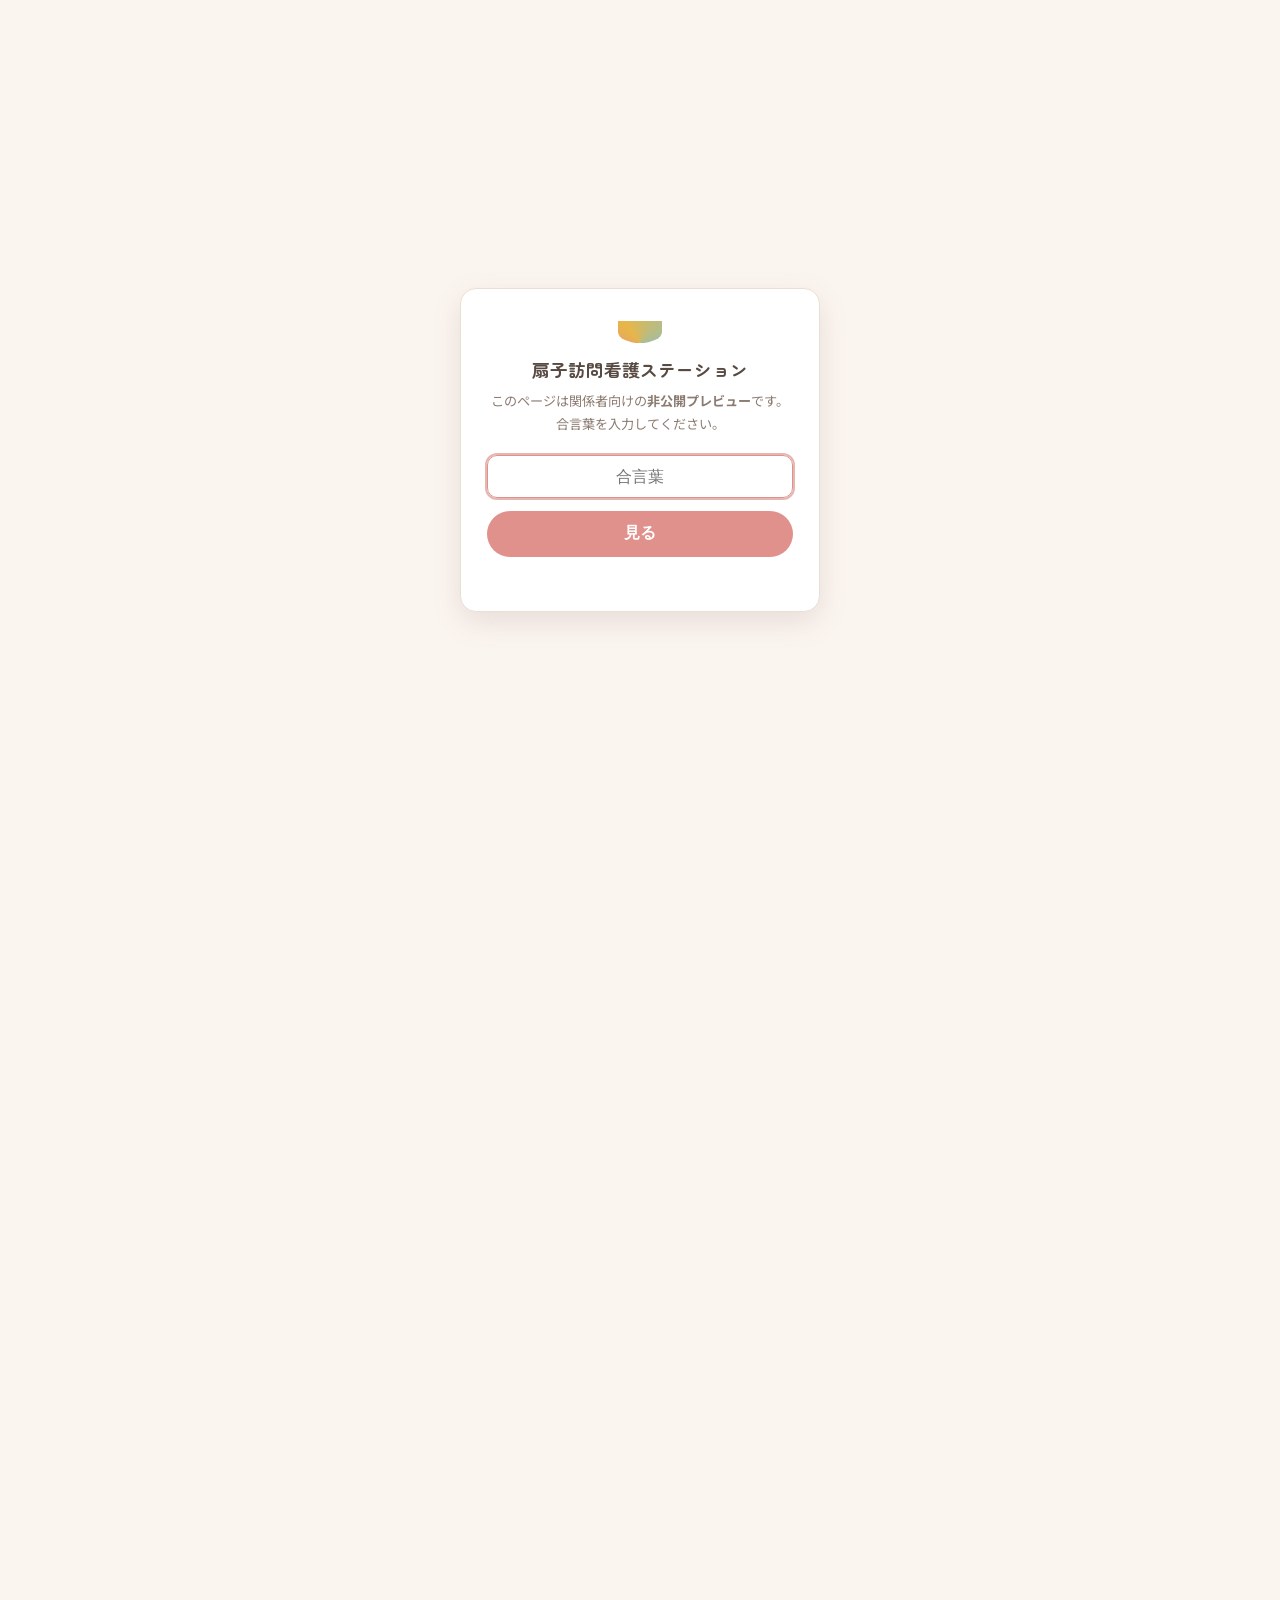
==== index.html @ bd4026ca "扇子訪問看護ステーション サイト 初版（チラシ準拠リニューアル・6ページ＋合言葉ゲート） Co-Authored-By: Claude Opus 4.8 <noreply@anthropic.com>" ====
<!DOCTYPE html>
<html lang="ja">
<head>
  <meta charset="UTF-8" />
  <meta name="viewport" content="width=device-width, initial-scale=1.0" />
  <script src="js/gate.js"></script>
  <title>扇子訪問看護ステーション｜名古屋市名東区の訪問看護（精神・リハビリ対応）</title>
  <meta name="description" content="扇子訪問看護ステーション（株式会社大福）は名古屋市名東区上社の訪問看護ステーションです。在宅医と連携し即日訪問可能。精神訪問看護・理学療法士によるリハビリにも対応。ご自宅で安心して過ごしたいあなたへ。お電話 052-779-1370。" />
  <meta name="theme-color" content="#E0918B" />
  <link rel="canonical" href="https://daifuku-sense.com/" />
  <meta property="og:type" content="website" />
  <meta property="og:title" content="扇子訪問看護ステーション｜名古屋市名東区の訪問看護" />
  <meta property="og:description" content="訪問看護で“その人らしい暮らし”を支えます。医療とやさしさを、あなたの暮らしの中へ。名東区及び近隣地域に対応。" />
  <meta property="og:url" content="https://daifuku-sense.com/" />
  <meta property="og:site_name" content="扇子訪問看護ステーション" />
  <meta property="og:locale" content="ja_JP" />

  <link rel="preconnect" href="https://fonts.googleapis.com" />
  <link rel="preconnect" href="https://fonts.gstatic.com" crossorigin />
  <link href="https://fonts.googleapis.com/css2?family=Zen+Maru+Gothic:wght@400;500;700&family=Noto+Sans+JP:wght@300;400;500;700&display=swap" rel="stylesheet" />
  <link rel="stylesheet" href="css/style.css" />

  <script type="application/ld+json">
  {
    "@context": "https://schema.org",
    "@type": "MedicalBusiness",
    "name": "扇子訪問看護ステーション",
    "legalName": "株式会社大福",
    "url": "https://daifuku-sense.com/",
    "telephone": "+81-52-779-1370",
    "faxNumber": "+81-52-779-1371",
    "email": "sensehoukan@gmail.com",
    "address": {
      "@type": "PostalAddress",
      "postalCode": "465-0025",
      "addressRegion": "愛知県",
      "addressLocality": "名古屋市名東区",
      "streetAddress": "上社1丁目512番地 かこう館ビル2F 北号室",
      "addressCountry": "JP"
    },
    "areaServed": ["名古屋市名東区","名古屋市守山区","名古屋市天白区","長久手市","尾張旭市","瀬戸市"],
    "openingHours": "Mo-Fr 09:00-17:00",
    "foundingDate": "2026-05-01",
    "hasMap": "https://www.google.com/maps/search/?api=1&query=%e6%84%9b%e7%9f%a5%e7%9c%8c%e5%90%8d%e5%8f%a4%e5%b1%8b%e5%b8%82%e5%90%8d%e6%9d%b1%e5%8c%ba%e4%b8%8a%e7%a4%be1%e4%b8%81%e7%9b%ae512"
  }
  </script>
</head>
<body>

  <!-- Preloader -->
  <div class="preloader" id="preloader"><div class="loader" aria-hidden="true"><span></span><span></span><span></span></div></div>

  <!-- ======= Header (全ページ共通) ======= -->
  <header class="site-header">
    <div class="container inner">
      <a href="index.html" class="brand" aria-label="扇子訪問看護ステーション トップ">
        <span class="fan-ico" aria-hidden="true"></span>
        <span class="brand-name">扇子訪問看護ステーション<small>SENSE VISITING NURSING</small></span>
      </a>
      <div class="nav-wrap">
        <nav class="gnav" aria-label="メインメニュー">
          <ul>
            <li><a href="index.html" aria-current="page">トップ</a></li>
            <li><a href="service.html">サービス内容</a></li>
            <li><a href="flow.html">ご利用の流れ</a></li>
            <li><a href="faq.html">よくある質問</a></li>
            <li><a href="area.html">対応エリア</a></li>
            <li><a href="contact.html">お問い合わせ</a></li>
          </ul>
        </nav>
        <a href="tel:0527791370" class="header-tel" aria-label="電話する 052-779-1370">
          <span class="ico" aria-hidden="true">☎</span><span class="full">052-779-1370</span>
        </a>
        <button class="nav-toggle" aria-label="メニューを開く" aria-expanded="false" aria-controls="gnav">
          <span></span><span></span><span></span>
        </button>
      </div>
    </div>
  </header>

  <main>
    <!-- ======= Hero ======= -->
    <section class="hero">
      <div class="container inner">
        <div class="hero-copy reveal">
          <div class="hero-badges">
            <span class="hero-badge"><span class="dot" aria-hidden="true"></span>在宅医と連携し即日訪問可能</span>
            <span class="hero-badge"><span class="dot" aria-hidden="true"></span>デイ・ショート連携施設あり</span>
            <span class="hero-badge"><span class="dot" aria-hidden="true"></span>理学療法士のリハビリ対応</span>
          </div>
          <p class="en">SENSE VISITING NURSING STATION</p>
          <h1>訪問看護で<br>“その人らしい暮らし”を<span class="accent">支えます</span></h1>
          <p class="lead">ご自宅で安心して過ごしたいあなたへ。<br>医療とやさしさを、あなたの暮らしの中へお届けします。</p>
          <div class="hero-cta">
            <a href="tel:0527791370" class="btn btn--tel"><span aria-hidden="true">☎</span><span class="num">052-779-1370</span></a>
            <a href="contact.html" class="btn btn--outline">お問い合わせ</a>
          </div>
        </div>
        <div class="hero-media reveal">
          <img class="illust ill-soft" src="img/il-hero.jpg" alt="訪問看護師が自宅で高齢の利用者さんにやさしく寄り添っている水彩イラスト" style="border-radius:var(--radius-md);box-shadow:var(--shadow-sm);" />
        </div>
      </div>
    </section>

    <!-- ======= こんなお悩み ======= -->
    <section class="section section--beige">
      <div class="container">
        <div class="sec-head reveal">
          <span class="en">Worries</span>
          <h2>こんなお悩みありませんか？</h2>
          <div class="fan-mark" aria-hidden="true"><span></span></div>
        </div>
        <div class="thought">
          <div class="reveal">
            <div class="worry-box">
              <ul class="check-list">
                <li>退院後の生活が不安</li>
                <li>お薬や体調管理が心配</li>
                <li>通院が大変</li>
                <li>最期まで自宅で過ごしたい</li>
                <li>家族の介護に不安がある</li>
              </ul>
              <p class="worry-foot"><span aria-hidden="true">▶</span>そんなときは、訪問看護をご利用ください</p>
            </div>
          </div>
          <div class="reveal hero-media">
            <img class="ill-soft" src="img/il-nurse-elderly.jpg" alt="利用者さんの話にやさしく耳を傾ける訪問看護師の水彩イラスト" style="max-width:420px;margin-inline:auto;" />
          </div>
        </div>
      </div>
    </section>

    <!-- ======= 3つの特徴 ======= -->
    <section class="section">
      <div class="container">
        <div class="sec-head reveal">
          <span class="en">Features</span>
          <h2>扇子訪問看護ステーションの特徴</h2>
          <div class="fan-mark" aria-hidden="true"><span></span></div>
        </div>
        <div class="grid grid--3">
          <div class="card reveal">
            <div class="card-ico" aria-hidden="true"><svg viewBox="0 0 24 24" fill="none" stroke="currentColor" stroke-width="1.7" stroke-linecap="round" stroke-linejoin="round"><circle cx="12" cy="12" r="8.5"/><path d="M12 7.5V12l3 2"/></svg></div>
            <h3>即日訪問が可能</h3>
            <p>在宅医と連携し、必要なときにすばやく対応。退院直後や急な体調変化でもご相談ください。</p>
          </div>
          <div class="card reveal">
            <div class="card-ico" aria-hidden="true"><svg viewBox="0 0 24 24" fill="none" stroke="currentColor" stroke-width="1.7" stroke-linecap="round" stroke-linejoin="round"><circle cx="8" cy="8" r="2.4"/><circle cx="16" cy="8" r="2.4"/><path d="M4 19v-1a4 4 0 0 1 8 0v1"/><path d="M12 19v-1a4 4 0 0 1 8 0v1"/></svg></div>
            <h3>連携施設あり</h3>
            <p>デイサービス・ショートステイの連携施設があり、在宅生活を多方面から支えます。</p>
          </div>
          <div class="card reveal">
            <div class="card-ico" aria-hidden="true"><svg viewBox="0 0 24 24" fill="none" stroke="currentColor" stroke-width="1.7" stroke-linecap="round" stroke-linejoin="round"><circle cx="13.5" cy="4.5" r="2"/><path d="M13.5 7l-1.5 4.5 2.5 2 1.5 5.5"/><path d="M12 11.5 9 13l-2 4"/><path d="M14.5 13.5 18 15"/></svg></div>
            <h3>リハビリにも対応</h3>
            <p>理学療法士による身体機能・生活動作のリハビリで、「できること」を一緒に増やします。</p>
          </div>
        </div>
      </div>
    </section>


    <!-- ======= サービス概要 ======= -->
    <section class="section section--green">
      <div class="container">
        <div class="sec-head reveal">
          <span class="en">Service</span>
          <h2>サービス内容</h2>
          <div class="fan-mark" aria-hidden="true"><span></span></div>
        </div>
        <div class="grid grid--3">
          <div class="card reveal">
            <div class="card-ico" aria-hidden="true"><svg viewBox="0 0 24 24" fill="none" stroke="currentColor" stroke-width="1.7" stroke-linecap="round" stroke-linejoin="round"><path d="M6 3v4.5a4 4 0 0 0 8 0V3"/><path d="M5 3h2M13 3h2"/><path d="M10 15.5a6.5 6.5 0 0 0 6.5 6.5 3.5 3.5 0 0 0 3.5-3.5V14"/><circle cx="20" cy="12" r="2"/></svg></div>
            <h4>訪問看護</h4>
            <p>医療保険・介護保険に対応しています。</p>
          </div>
          <div class="card reveal">
            <div class="card-ico" aria-hidden="true"><svg viewBox="0 0 24 24" fill="none" stroke="currentColor" stroke-width="1.7" stroke-linecap="round" stroke-linejoin="round"><path d="M13.5 21v-2.5a3 3 0 0 0-3-3H10A6 6 0 1 1 15.5 12"/><path d="M17.5 15s-2.2-1.4-2.2-3a1.5 1.5 0 0 1 2.2-1.3 1.5 1.5 0 0 1 2.2 1.3c0 1.6-2.2 3-2.2 3Z"/></svg></div>
            <h4>精神訪問看護</h4>
            <p>心のケアや支援を行います。</p>
          </div>
          <div class="card reveal">
            <div class="card-ico" aria-hidden="true"><svg viewBox="0 0 24 24" fill="none" stroke="currentColor" stroke-width="1.7" stroke-linecap="round" stroke-linejoin="round"><rect x="6" y="4.5" width="12" height="16" rx="2"/><path d="M9.5 4.5V3.5h5v1"/><path d="M8 13h2l1.3-2.5L13 15l1-2h2"/></svg></div>
            <h4>健康状態の観察</h4>
            <p>血圧・体温などのチェック。</p>
          </div>
          <div class="card reveal">
            <div class="card-ico" aria-hidden="true"><svg viewBox="0 0 24 24" fill="none" stroke="currentColor" stroke-width="1.7" stroke-linecap="round" stroke-linejoin="round"><path d="M12 3.5s5.5 6 5.5 10.5a5.5 5.5 0 0 1-11 0C6.5 9.5 12 3.5 12 3.5Z"/><path d="M10 14h4M12 12v4"/></svg></div>
            <h4>服薬管理</h4>
            <p>お薬の確認や飲み忘れの防止。</p>
          </div>
          <div class="card reveal">
            <div class="card-ico" aria-hidden="true"><svg viewBox="0 0 24 24" fill="none" stroke="currentColor" stroke-width="1.7" stroke-linecap="round" stroke-linejoin="round"><rect x="4.5" y="9.5" width="15" height="5" rx="2.2"/><rect x="9.5" y="4.5" width="5" height="15" rx="2.2"/></svg></div>
            <h4>医療処置</h4>
            <p>医師の指示に基づく医療処置を行います。</p>
          </div>
          <div class="card reveal">
            <div class="card-ico" aria-hidden="true"><svg viewBox="0 0 24 24" fill="none" stroke="currentColor" stroke-width="1.7" stroke-linecap="round" stroke-linejoin="round"><path d="M12 20S3.5 15 3.5 8.8C3.5 6 5.6 4.2 8 4.2c1.7 0 3.1 1 4 2.3.9-1.3 2.3-2.3 4-2.3 2.4 0 4.5 1.8 4.5 4.6C20.5 15 12 20 12 20Z"/></svg></div>
            <h4>ご家族支援</h4>
            <p>介護やご家族のご相談に対応します。</p>
          </div>
        </div>
        <div class="text-center mt-3">
          <a href="service.html" class="btn btn--outline">サービス内容をくわしく見る</a>
        </div>
      </div>
    </section>

    <!-- ======= 対象となる方 ======= -->
    <section class="section">
      <div class="container">
        <div class="sec-head reveal">
          <span class="en">For You</span>
          <h2>対象となる方</h2>
          <div class="fan-mark" aria-hidden="true"><span></span></div>
        </div>
        <div class="thought">
          <div class="reveal hero-media">
            <img class="ill-soft" src="img/il-family.jpg" alt="ご家族と利用者さんが寄り添って過ごす水彩イラスト" style="max-width:380px;margin-inline:auto;" />
          </div>
          <div class="reveal">
            <ul class="check-list green">
              <li>在宅療養中の方</li>
              <li>医療的ケアが必要な方</li>
              <li>精神的サポートが必要な方</li>
            </ul>
            <p class="mt-3">主治医の指示でご利用いただけます。まずはお気軽にご相談ください。</p>
          </div>
        </div>
      </div>
    </section>

    <!-- ======= 対応エリア ミニ ======= -->
    <section class="section section--beige">
      <div class="container">
        <div class="sec-head reveal">
          <span class="en">Area</span>
          <h2>対応エリア</h2>
          <div class="fan-mark" aria-hidden="true"><span></span></div>
        </div>
        <p class="text-center reveal" style="font-size:1.1rem;font-weight:700;">名東区及び近隣地域</p>
        <p class="text-center reveal" style="color:var(--color-ink-soft);">名古屋市名東区・守山区・天白区／長久手市・尾張旭市・瀬戸市 など</p>
        <div class="text-center mt-3">
          <a href="area.html" class="btn btn--outline">対応エリア・地図を見る</a>
        </div>
      </div>
    </section>

    <!-- ======= CTA ======= -->
    <section class="section">
      <div class="container">
        <div class="tel-hero reveal">
          <p class="label">まずはお気軽にご相談ください</p>
          <a href="tel:0527791370" class="btn btn--tel"><span aria-hidden="true">☎</span><span class="num">052-779-1370</span></a>
          <p class="hours">営業時間：9:00〜17:00（月〜金）※祝日を除く　｜　FAX：052-779-1371</p>
          <p class="hours">メール：<a href="mailto:sensehoukan@gmail.com">sensehoukan@gmail.com</a></p>
          <div class="cta-actions mt-3">
            <a href="contact.html" class="btn btn--sub">お問い合わせフォーム</a>
          </div>
        </div>
      </div>
    </section>
  </main>

  <!-- ======= Footer (全ページ共通) ======= -->
  <footer class="site-footer">
    <div class="container footer-grid">
      <div class="footer-brand">
        <p class="name">扇子訪問看護ステーション</p>
        <p class="company">運営：株式会社 大福<br>2026年5月1日開設</p>
      </div>
      <div class="footer-info">
        <dl>
          <dt>住所</dt><dd>〒465-0025<br>愛知県名古屋市名東区上社1丁目512番地 かこう館ビル2F 北号室</dd>
          <dt>TEL</dt><dd><a href="tel:0527791370">052-779-1370</a></dd>
          <dt>FAX</dt><dd>052-779-1371</dd>
          <dt>メール</dt><dd><a href="mailto:sensehoukan@gmail.com">sensehoukan@gmail.com</a></dd>
          <dt>営業</dt><dd>9:00〜17:00（月〜金）※祝日を除く</dd>
        </dl>
      </div>
      <div class="footer-nav">
        <ul>
          <li><a href="index.html">トップ</a></li>
          <li><a href="service.html">サービス内容</a></li>
          <li><a href="flow.html">ご利用の流れ</a></li>
          <li><a href="faq.html">よくある質問</a></li>
          <li><a href="area.html">対応エリア</a></li>
          <li><a href="contact.html">お問い合わせ</a></li>
        </ul>
        <p class="footer-areas mt-2">対応エリア：名東区及び近隣地域（守山区・天白区・長久手市・尾張旭市・瀬戸市 ほか）</p>
      </div>
    </div>
    <p class="copyright">&copy; <span class="js-year">2026</span> 扇子訪問看護ステーション（株式会社大福） All Rights Reserved.</p>
  </footer>

  <!-- SP追従 電話バー -->
  <div class="tel-bar">
    <a href="tel:0527791370"><span aria-hidden="true">☎</span> 電話する <span class="num">052-779-1370</span></a>
  </div>

  <script src="js/main.js"></script>
</body>
</html>
---- css/style.css ----
/* ===================================================================
   扇子訪問看護ステーション 共通スタイル
   Designed for 扇子訪問看護 — チラシ準拠（サクラピンク×セージグリーン×クリーム／水彩・やわらか）
=================================================================== */

/* ---------- デザイントークン ---------- */
:root{
  --color-base:#FBF5F0;        /* 生成り（やわらかいクリーム） */
  --color-paper:#FFFFFF;
  --color-beige:#F7EBE6;       /* 淡いピンクの交互背景 */
  --color-green-soft:#EDF1E6;  /* 淡いセージの交互背景 */
  --color-pink-soft:#FBE7E3;   /* ピンクのタグ/強調 */
  --color-accent:#E0918B;      /* サクラ／コーラル（主役） */
  --color-accent-2:#A7BE9A;    /* セージグリーン（副） */
  --color-green-dark:#7E9A6E;
  --color-ink:#574A42;         /* やわらかい茶の文字 */
  --color-ink-soft:#8C7B70;
  --color-line:#EADFD5;
  --color-accent-dark:#C77B74; /* 濃いローズ（hover） */
  --color-on-accent:#FFFFFF;

  --font-heading:"Zen Maru Gothic","Noto Serif JP",serif;
  --font-body:"Noto Sans JP",sans-serif;

  --space-section:5rem;
  --space-section-sp:3rem;
  --container-max:1080px;
  --container-pad:1.25rem;
  --gap:1.5rem;

  --radius-sm:10px;
  --radius-md:16px;
  --radius-pill:999px;

  --shadow-sm:0 2px 10px rgba(120,80,70,.07);
  --shadow-md:0 8px 24px rgba(120,80,70,.10);

  --header-h:64px;
}

/* ---------- リセット ---------- */
*,*::before,*::after{box-sizing:border-box;}
html{scroll-behavior:smooth;}
body{
  margin:0;
  font-family:var(--font-body);
  color:var(--color-ink);
  background:var(--color-base);
  line-height:1.9;
  font-size:16px;
  -webkit-font-smoothing:antialiased;
  padding-top:var(--header-h);
}
img{max-width:100%;height:auto;display:block;}
a{color:inherit;text-decoration:none;}
ul{list-style:none;margin:0;padding:0;}
h1,h2,h3,h4{font-family:var(--font-heading);font-weight:700;line-height:1.4;margin:0;}
p{margin:0 0 1rem;}

/* ---------- レイアウト ---------- */
.container{
  width:100%;
  max-width:var(--container-max);
  margin-inline:auto;
  padding-inline:var(--container-pad);
}
.section{padding-block:var(--space-section-sp);}
.section--beige{background:var(--color-beige);}
.section--paper{background:var(--color-paper);}

/* ---------- セクション見出し（英字飾り＋日本語＋扇装飾） ---------- */
.sec-head{text-align:center;margin-bottom:2.5rem;}
.sec-head .en{
  display:inline-flex;align-items:center;justify-content:center;gap:.6rem;
  font-family:var(--font-body);
  font-size:.82rem;font-weight:600;
  letter-spacing:.28em;text-transform:uppercase;
  color:var(--color-accent);
  margin-bottom:.5rem;
}
/* keepon譲りの末広がり斜め線（扇骨イメージ） */
.sec-head .en::before,.sec-head .en::after{
  content:"";width:32px;height:2px;background:var(--color-accent-2);display:inline-block;
}
.sec-head .en::before{transform:rotate(60deg);}
.sec-head .en::after{transform:rotate(-60deg);}
.sec-head h2{font-size:1.5rem;color:var(--color-ink);}
/* 扇モチーフ：見出し下の末広がり放射線 */
.fan-mark{
  width:46px;height:22px;margin:.7rem auto 0;
  position:relative;
}
.fan-mark::before,.fan-mark::after,.fan-mark span{
  content:"";position:absolute;bottom:0;left:50%;
  width:2px;height:20px;background:var(--color-accent-2);
  transform-origin:bottom center;border-radius:2px;
}
.fan-mark::before{transform:translateX(-50%) rotate(-32deg);background:var(--color-accent);}
.fan-mark::after{transform:translateX(-50%) rotate(32deg);background:var(--color-accent);}
.fan-mark span{transform:translateX(-50%) rotate(0deg);}

/* ---------- ヘッダー ---------- */
.site-header{
  position:fixed;inset:0 0 auto 0;height:var(--header-h);z-index:100;
  background:rgba(251,245,240,.94);
  backdrop-filter:saturate(120%) blur(6px);
  border-bottom:1px solid var(--color-line);
}
.site-header .inner{
  max-width:1280px;
  height:100%;display:flex;align-items:center;justify-content:space-between;gap:1.5rem;
}
.brand{display:flex;align-items:center;gap:.5rem;font-family:var(--font-heading);font-weight:700;color:var(--color-ink);}
.brand .fan-ico{
  width:26px;height:26px;flex:0 0 auto;border-radius:50% 50% 50% 50%/ 0 0 100% 100%;
  background:conic-gradient(from 215deg at 50% 100%,var(--color-accent),var(--color-accent-2),var(--color-accent));
}
.brand .brand-name{font-size:1.02rem;letter-spacing:.01em;white-space:nowrap;}
.brand .brand-name small{display:block;font-size:.62rem;font-weight:400;color:var(--color-ink-soft);font-family:var(--font-body);letter-spacing:.15em;}

.nav-wrap{display:flex;align-items:center;gap:1rem;}
.gnav ul{display:flex;gap:1rem;}
.gnav a{font-size:.9rem;font-weight:500;color:var(--color-ink);padding:.3rem 0;position:relative;white-space:nowrap;}
.gnav a:hover,.gnav a[aria-current="page"]{color:var(--color-accent);}
.gnav a[aria-current="page"]::after{content:"";position:absolute;left:0;right:0;bottom:-2px;height:2px;background:var(--color-accent);}

.header-tel{
  display:inline-flex;align-items:center;gap:.4rem;
  background:var(--color-accent);color:var(--color-on-accent);
  font-weight:700;font-size:.95rem;
  padding:.5rem .9rem;border-radius:var(--radius-pill);
  box-shadow:var(--shadow-sm);white-space:nowrap;
}
.header-tel:hover{background:var(--color-accent-dark);color:#fff;}
.header-tel .ico{font-size:1rem;}

.nav-toggle{
  display:none;width:42px;height:42px;border:0;background:transparent;cursor:pointer;
  flex-direction:column;justify-content:center;gap:5px;padding:0 8px;
}
.nav-toggle span{display:block;height:2px;background:var(--color-ink);border-radius:2px;transition:.25s;}
.nav-toggle[aria-expanded="true"] span:nth-child(1){transform:translateY(7px) rotate(45deg);}
.nav-toggle[aria-expanded="true"] span:nth-child(2){opacity:0;}
.nav-toggle[aria-expanded="true"] span:nth-child(3){transform:translateY(-7px) rotate(-45deg);}

/* ---------- Hero（チラシ風・明るい・イラスト） ---------- */
.hero{
  position:relative;overflow:hidden;
  padding-block:2.6rem 3.2rem;
  background:
    radial-gradient(85% 70% at 88% 8%, var(--color-pink-soft), transparent 62%),
    radial-gradient(70% 60% at 2% 98%, var(--color-green-soft), transparent 60%),
    var(--color-base);
}
.hero .inner{display:grid;grid-template-columns:1fr;gap:1.4rem;align-items:center;position:relative;z-index:1;}
.hero-badges{display:flex;flex-wrap:wrap;gap:.5rem;margin-bottom:1.1rem;}
.hero-badge{
  display:inline-flex;align-items:center;gap:.4rem;background:var(--color-paper);
  border:1px solid var(--color-line);border-radius:var(--radius-pill);
  padding:.35rem .8rem;font-size:.76rem;font-weight:700;color:var(--color-ink);box-shadow:var(--shadow-sm);
}
.hero-badge .dot{width:8px;height:8px;border-radius:50%;background:var(--color-accent);flex:0 0 auto;}
.hero-badge:nth-child(2) .dot{background:var(--color-accent-2);}
.hero-badge:nth-child(3) .dot{background:#E6B7B2;}
.hero-copy .en{font-size:.76rem;letter-spacing:.22em;color:var(--color-accent);font-weight:700;margin-bottom:.6rem;}
.hero-copy h1{font-size:2rem;line-height:1.5;margin-bottom:.9rem;color:var(--color-ink);}
.hero-copy h1 .accent{color:var(--color-accent);}
.hero-copy .lead{color:var(--color-ink-soft);margin-bottom:1.5rem;}
.hero-cta{display:flex;flex-wrap:wrap;gap:.7rem;}
.hero-media{position:relative;text-align:center;}
.hero-media .illust{width:100%;max-width:440px;margin-inline:auto;display:block;}

/* ---------- ボタン ---------- */
.btn{
  display:inline-flex;align-items:center;gap:.5rem;justify-content:center;
  font-family:var(--font-body);font-weight:700;font-size:1rem;
  padding:.8rem 1.5rem;border-radius:var(--radius-pill);
  border:2px solid transparent;cursor:pointer;transition:.2s;line-height:1.2;
}
.btn--tel{background:var(--color-accent);color:#fff;box-shadow:var(--shadow-md);font-size:1.1rem;padding:.9rem 1.7rem;}
.btn--tel:hover{background:var(--color-accent-dark);transform:translateY(-1px);}
.btn--tel .num{font-family:var(--font-heading);}
.btn--tel small{display:block;font-size:.7rem;font-weight:400;}
.btn--outline{background:transparent;border-color:var(--color-accent);color:var(--color-accent);}
.btn--outline:hover{background:var(--color-accent);color:#fff;}
.btn--sub{background:var(--color-accent-2);color:#fff;}
.btn--sub:hover{background:var(--color-green-dark);}

/* ---------- カードグリッド ---------- */
.grid{display:grid;gap:var(--gap);grid-template-columns:1fr;}
.card{
  position:relative;overflow:hidden;
  background:var(--color-paper);border:1px solid var(--color-line);
  border-radius:var(--radius-md);padding:1.7rem 1.6rem;box-shadow:var(--shadow-sm);
  transition:transform .25s ease,box-shadow .25s ease;
}
/* 上部アクセント（hoverで伸びる） */
.card::before{
  content:"";position:absolute;left:0;top:0;height:3px;width:100%;
  background:linear-gradient(90deg,var(--color-accent),var(--color-accent-2));
  transform:scaleX(0);transform-origin:left;transition:transform .35s ease;
}
.card:hover{transform:translateY(-4px);box-shadow:var(--shadow-md);}
.card:hover::before{transform:scaleX(1);}
.card .card-ico{
  width:56px;height:56px;border-radius:50%;margin-bottom:1rem;
  display:flex;align-items:center;justify-content:center;
  background:radial-gradient(circle at 30% 30%,var(--color-pink-soft),rgba(167,190,154,.18));
  color:var(--color-accent);transition:transform .25s ease;
}
.card:hover .card-ico{transform:scale(1.06);}
.card .card-ico svg{width:28px;height:28px;display:block;}
.card h3,.card h4{font-size:1.15rem;margin-bottom:.5rem;color:var(--color-ink);}
.card p{color:var(--color-ink-soft);font-size:.95rem;margin:0;}
.card ul.dot{margin-top:.6rem;}
.card ul.dot li{position:relative;padding-left:1.1rem;font-size:.9rem;color:var(--color-ink-soft);margin-bottom:.2rem;}
.card ul.dot li::before{content:"";position:absolute;left:0;top:.7em;width:6px;height:6px;border-radius:50%;background:var(--color-accent-2);}

/* ---------- プレースホルダー画像 ---------- */
.ph{position:relative;border-radius:var(--radius-md);overflow:hidden;background:var(--color-beige);}
.ph img{width:100%;height:100%;object-fit:cover;display:block;}
.ph-note{
  position:absolute;inset:0;display:flex;align-items:center;justify-content:center;text-align:center;
  padding:1rem;font-size:.85rem;font-weight:700;color:var(--color-ink);
  background:rgba(247,243,234,.55);
}
.ph-note span{background:rgba(255,255,255,.85);padding:.5rem .8rem;border-radius:var(--radius-sm);border:1px dashed var(--color-accent);line-height:1.6;}

/* ---------- 「想い」抜粋ブロック ---------- */
.thought{display:grid;grid-template-columns:1fr;gap:1.6rem;align-items:center;}
.thought .lead{font-family:var(--font-heading);font-size:1.25rem;color:var(--color-ink);line-height:1.9;margin-bottom:.8rem;}
.thought p{color:var(--color-ink-soft);}

/* ---------- 代表メッセージ（about） ---------- */
.message-block{
  background:var(--color-paper);border:1px solid var(--color-line);border-left:4px solid var(--color-accent);
  border-radius:var(--radius-md);padding:1.5rem;margin-bottom:1.3rem;box-shadow:var(--shadow-sm);
}
.message-block h3{font-size:1.15rem;color:var(--color-accent-dark);margin-bottom:.6rem;}
.dummy{color:var(--color-ink-soft);font-style:normal;}
.dummy-tag{
  display:inline-block;font-size:.75rem;font-weight:700;color:var(--color-accent-dark);
  background:var(--color-pink-soft);border:1px dashed var(--color-accent);
  padding:.15rem .55rem;border-radius:var(--radius-sm);margin-bottom:.5rem;
}
.rep-card{text-align:center;}
.rep-card .role{color:var(--color-ink-soft);font-size:.9rem;margin-top:.6rem;}
.rep-card .name{font-family:var(--font-heading);font-size:1.3rem;}
.rep-card .name .read{display:block;font-size:.72rem;color:var(--color-ink-soft);letter-spacing:.18em;margin-top:.2rem;}

/* ---------- 写真フレーム（代表あいさつ / keepon風） ---------- */
.photoframe{
  background:#fff;padding:.6rem .6rem 1.7rem;border:1px solid var(--color-line);
  box-shadow:var(--shadow-md);transform:rotate(-2deg);border-radius:3px;position:relative;
}
.photoframe::after{
  content:"";position:absolute;left:50%;bottom:.55rem;transform:translateX(-50%);
  width:34px;height:3px;border-radius:3px;background:var(--color-accent-2);
}
.photoframe .ph{border-radius:2px;}
/* 署名 */
.sign{font-family:var(--font-heading);font-size:1.15rem;color:var(--color-ink);margin-top:1rem;}
.sign small{display:block;font-family:var(--font-body);font-size:.78rem;color:var(--color-ink-soft);letter-spacing:.1em;margin-bottom:.2rem;}

/* ---------- 流れ（ステップ） ---------- */
.steps{counter-reset:step;display:grid;gap:1.2rem;}
.step{
  background:var(--color-paper);border:1px solid var(--color-line);border-radius:var(--radius-md);
  padding:1.4rem 1.4rem 1.4rem 4.2rem;position:relative;box-shadow:var(--shadow-sm);
}
.step::before{
  counter-increment:step;content:counter(step);
  position:absolute;left:1.1rem;top:1.2rem;width:2.2rem;height:2.2rem;border-radius:50%;
  background:var(--color-accent);color:#fff;font-family:var(--font-heading);font-weight:700;
  display:flex;align-items:center;justify-content:center;
}
.step h3{font-size:1.1rem;margin-bottom:.3rem;}
.step p{margin:0;color:var(--color-ink-soft);font-size:.95rem;}
.step-thumb{margin-top:1rem;border-radius:var(--radius-sm);overflow:hidden;}
.step-thumb .ph{aspect-ratio:16/10;}
.step-ill{text-align:center;margin-top:.6rem;}
.step-ill .flow-ill{width:112px;height:112px;}
@media (min-width:768px){
  .step{display:grid;grid-template-columns:1fr 150px;column-gap:1.5rem;align-items:center;}
  .step-thumb{margin-top:0;}
  .step-ill{margin-top:0;}
}

/* ---------- FAQ アコーディオン ---------- */
.faq-item{background:var(--color-paper);border:1px solid var(--color-line);border-radius:var(--radius-md);margin-bottom:.8rem;overflow:hidden;box-shadow:var(--shadow-sm);}
.faq-q{
  width:100%;text-align:left;background:none;border:0;cursor:pointer;
  padding:1.1rem 3rem 1.1rem 3rem;font-size:1rem;font-weight:700;color:var(--color-ink);
  position:relative;font-family:var(--font-body);line-height:1.6;
}
.faq-q::before{content:"Q";position:absolute;left:1rem;top:1.05rem;color:var(--color-accent);font-family:var(--font-heading);font-weight:700;}
.faq-q::after{content:"+";position:absolute;right:1.1rem;top:.95rem;font-size:1.4rem;color:var(--color-accent);transition:.25s;}
.faq-q[aria-expanded="true"]::after{transform:rotate(45deg);}
.faq-a{max-height:0;overflow:hidden;transition:max-height .3s ease;}
.faq-a .inner{padding:0 1.5rem 1.1rem 3rem;color:var(--color-ink-soft);position:relative;}
.faq-a .inner::before{content:"A";position:absolute;left:1rem;top:0;color:var(--color-accent-2);font-family:var(--font-heading);font-weight:700;}

/* ---------- 対応エリア ---------- */
.area-list{display:grid;grid-template-columns:repeat(2,1fr);gap:.8rem;}
.area-list li{
  background:var(--color-paper);border:1px solid var(--color-line);border-radius:var(--radius-sm);
  padding:.9rem 1rem;text-align:center;font-weight:700;color:var(--color-ink);
}
.area-list li span{display:block;font-size:.75rem;font-weight:400;color:var(--color-accent);}
.map-ph{margin-top:1.5rem;border:2px dashed var(--color-accent);border-radius:var(--radius-md);background:var(--color-beige);
  min-height:280px;display:flex;align-items:center;justify-content:center;text-align:center;color:var(--color-ink);font-weight:700;padding:1rem;}

/* Google マップ埋め込み（暖色フレームで馴染ませる） */
.map-embed{
  position:relative;margin-top:1.5rem;border:1px solid var(--color-line);
  border-radius:var(--radius-md);overflow:hidden;box-shadow:var(--shadow-sm);
  background:var(--color-beige);padding:.5rem;
}
.map-embed iframe{display:block;width:100%;height:380px;border:0;border-radius:var(--radius-sm);}
/* 和の暖色になじませる軽い色味調整 */
.map-embed.is-toned iframe{filter:sepia(.10) saturate(.94) contrast(1.02);}
.map-actions{display:flex;flex-wrap:wrap;gap:.7rem;justify-content:center;margin-top:1.1rem;}
@media (max-width:767px){ .map-embed iframe{height:300px;} }

/* ---------- 情報テーブル ---------- */
.info-table{width:100%;border-collapse:collapse;background:var(--color-paper);border-radius:var(--radius-md);overflow:hidden;box-shadow:var(--shadow-sm);}
.info-table th,.info-table td{text-align:left;padding:.9rem 1.1rem;border-bottom:1px solid var(--color-line);font-size:.95rem;vertical-align:top;}
.info-table th{background:var(--color-beige);width:34%;color:var(--color-ink);font-family:var(--font-heading);font-weight:600;}
.info-table tr:last-child th,.info-table tr:last-child td{border-bottom:0;}

/* ---------- フォーム ---------- */
.form{background:var(--color-paper);border:1px solid var(--color-line);border-radius:var(--radius-md);padding:1.6rem;box-shadow:var(--shadow-sm);}
.form .field{margin-bottom:1.1rem;}
.form label{display:block;font-weight:700;font-size:.92rem;margin-bottom:.4rem;}
.form .req{display:inline-block;font-size:.7rem;background:var(--color-accent);color:#fff;border-radius:var(--radius-sm);padding:.05rem .4rem;margin-left:.4rem;vertical-align:middle;}
.form input,.form select,.form textarea{
  width:100%;font-family:var(--font-body);font-size:1rem;color:var(--color-ink);
  padding:.7rem .8rem;border:1px solid var(--color-line);border-radius:var(--radius-sm);background:#fff;
}
.form input:focus,.form select:focus,.form textarea:focus{outline:2px solid var(--color-accent-2);border-color:var(--color-accent);}
.form .note{font-size:.8rem;color:var(--color-ink-soft);}

/* ---------- 電話最優先ブロック ---------- */
.tel-hero{
  background:linear-gradient(180deg,var(--color-pink-soft),var(--color-green-soft));
  border:1px solid var(--color-line);border-radius:var(--radius-md);
  padding:1.8rem;text-align:center;box-shadow:var(--shadow-sm);
}
.tel-hero .label{font-weight:700;color:var(--color-ink);margin-bottom:.3rem;}
.tel-hero .hours{font-size:.85rem;color:var(--color-ink-soft);margin-top:.6rem;}

/* ---------- CTA 帯 ---------- */
.cta-band{background:var(--color-beige);text-align:center;}
.cta-band h2{font-size:1.4rem;margin-bottom:.6rem;}
.cta-band p{color:var(--color-ink-soft);margin-bottom:1.4rem;}
.cta-actions{display:flex;flex-wrap:wrap;gap:.9rem;justify-content:center;}

/* ---------- ページタイトル（下層共通） ---------- */
.page-hero{
  background:
    radial-gradient(120% 90% at 100% 0%,var(--color-pink-soft),transparent 62%),
    var(--color-beige);
  padding-block:2.6rem;text-align:center;position:relative;overflow:hidden;
}
.page-hero .en{font-size:.8rem;letter-spacing:.25em;color:var(--color-accent);font-weight:500;text-transform:uppercase;}
.page-hero h1{font-size:1.8rem;color:var(--color-ink);margin-top:.3rem;}

/* ---------- パンくず ---------- */
.crumbs{font-size:.8rem;color:var(--color-ink-soft);padding-block:.9rem;}
.crumbs a:hover{color:var(--color-accent);}

/* ---------- フッター ---------- */
.site-footer{background:var(--color-ink);color:#efe6d8;padding-block:2.5rem 1.2rem;margin-top:2rem;}
.site-footer a{color:#efe6d8;}
.site-footer a:hover{color:var(--color-accent-2);}
.footer-grid{display:grid;grid-template-columns:1fr;gap:1.6rem;}
.footer-brand .name{font-family:var(--font-heading);font-size:1.15rem;margin-bottom:.4rem;}
.footer-brand .company{font-size:.85rem;color:#cdbfa9;}
.footer-info dl{margin:0;display:grid;grid-template-columns:auto 1fr;gap:.3rem .8rem;font-size:.88rem;}
.footer-info dt{color:var(--color-accent-2);font-weight:700;}
.footer-nav ul{display:flex;flex-wrap:wrap;gap:.4rem 1rem;font-size:.88rem;}
.footer-areas{font-size:.85rem;color:#cdbfa9;}
.copyright{text-align:center;font-size:.78rem;color:#bdaf99;border-top:1px solid rgba(255,255,255,.12);margin-top:1.6rem;padding-top:1.2rem;}

/* ---------- SP追従 電話バー ---------- */
.tel-bar{
  position:fixed;left:0;right:0;bottom:0;z-index:90;display:none;
  background:var(--color-accent);box-shadow:0 -2px 10px rgba(58,50,43,.18);
}
.tel-bar a{display:flex;align-items:center;justify-content:center;gap:.5rem;color:#fff;font-weight:700;padding:.9rem;font-size:1.05rem;}
.tel-bar .num{font-family:var(--font-heading);}

/* ---------- スクロールフェード ---------- */
.reveal{opacity:0;transform:translateY(16px);transition:opacity .7s ease-out,transform .7s ease-out;}
.reveal.is-visible{opacity:1;transform:none;}
/* シネマティックな順次フェード（Hero等） */
.reveal--slow{transition-duration:1.2s;transition-timing-function:cubic-bezier(.22,.61,.36,1);}
.reveal--slow{transform:translateY(24px);}

/* ---------- ユーティリティ ---------- */
.text-center{text-align:center;}
.mt-1{margin-top:.5rem;}.mt-2{margin-top:1rem;}.mt-3{margin-top:1.5rem;}
.lead-note{background:var(--color-pink-soft);border:1px dashed var(--color-accent);border-radius:var(--radius-sm);padding:.7rem 1rem;font-size:.85rem;color:var(--color-accent-dark);}

/* ---------- プリローダー（Inspired by structure of keepon.jp） ---------- */
.preloader{
  position:fixed;inset:0;z-index:9999;display:flex;align-items:center;justify-content:center;
  background:var(--color-base);transition:opacity .55s ease,visibility .55s ease;
}
.preloader.is-hidden{opacity:0;visibility:hidden;}
.preloader .loader{display:flex;gap:.65rem;}
.preloader .loader span{
  width:14px;height:14px;border-radius:50%;background:var(--color-accent-2);
  animation:dotPulse 1.2s ease-in-out infinite;
}
.preloader .loader span:nth-child(1){background:var(--color-accent);}
.preloader .loader span:nth-child(2){animation-delay:.18s;}
.preloader .loader span:nth-child(3){animation-delay:.36s;background:var(--color-accent);}
@keyframes dotPulse{0%,80%,100%{transform:scale(.55);opacity:.45;}40%{transform:scale(1);opacity:1;}}

/* ---------- 上に戻るボタン ---------- */
.scroll-top{
  position:fixed;right:16px;bottom:18px;z-index:80;width:46px;height:46px;border-radius:50%;
  border:0;cursor:pointer;background:var(--color-accent);color:#fff;font-size:1.4rem;line-height:1;
  display:flex;align-items:center;justify-content:center;box-shadow:var(--shadow-md);
  opacity:0;visibility:hidden;transform:translateY(8px);transition:.25s;
}
.scroll-top:hover{background:var(--color-accent-dark);}
.scroll-top.show{opacity:1;visibility:visible;transform:none;}

/* ---------- Hero Scroll誘導 ---------- */
.scroll-cue{
  display:flex;flex-direction:column;align-items:center;gap:.5rem;margin-top:2.4rem;
  color:var(--color-ink-soft);font-size:.66rem;letter-spacing:.22em;text-transform:uppercase;
}
.scroll-cue .bar{position:relative;width:1px;height:46px;background:rgba(58,50,43,.18);overflow:hidden;}
.scroll-cue .bar::after{
  content:"";position:absolute;left:0;top:-60%;width:100%;height:60%;background:var(--color-accent);
  animation:scrollDown 1.8s cubic-bezier(.6,.04,.4,.96) infinite;
}
@keyframes scrollDown{0%{top:-60%}100%{top:110%}}

/* ---------- 縦書きの情緒コピー帯（写真＋縦書きの交互レイアウト / keepon風） ---------- */
.vband{background:var(--color-beige);text-align:center;}
.vband .vrow{display:flex;justify-content:center;gap:2.4rem;flex-wrap:wrap;}
.vband .vtext{
  writing-mode:vertical-rl;font-family:var(--font-heading);font-weight:600;
  font-size:1.15rem;line-height:2.6;letter-spacing:.28em;color:var(--color-ink);
}
.vband .vlead{font-family:var(--font-heading);font-size:1.05rem;color:var(--color-ink-soft);margin-top:1.8rem;letter-spacing:.05em;}
/* 写真＋縦書き 行 */
.vrow2{display:flex;flex-direction:column;align-items:center;gap:1.2rem;margin-bottom:2.2rem;}
.vrow2 .ph{width:100%;max-width:300px;}
.vrow2 .vtext{font-size:1.25rem;}
@media (min-width:768px){
  .vrow2{flex-direction:row;justify-content:center;align-items:center;gap:3rem;margin-bottom:3rem;}
  .vrow2.rev{flex-direction:row-reverse;}
  .vrow2 .ph{max-width:380px;}
}

/* ---------- 背景バリエーション ---------- */
.section--green{background:var(--color-green-soft);}

/* ---------- チェックリスト（お悩み／対象となる方） ---------- */
.check-list{display:grid;gap:.75rem;}
.check-list li{display:flex;align-items:flex-start;gap:.6rem;font-weight:500;color:var(--color-ink);line-height:1.6;}
.check-list li::before{
  content:"✓";flex:0 0 auto;width:1.55rem;height:1.55rem;border-radius:50%;
  background:var(--color-accent);color:#fff;font-size:.8rem;font-weight:700;
  display:flex;align-items:center;justify-content:center;margin-top:.1rem;
}
.check-list.green li::before{background:var(--color-accent-2);}

/* ---------- お悩みカード（やわらかいピンク枠） ---------- */
.worry-box{background:var(--color-paper);border:1px solid var(--color-line);border-radius:var(--radius-md);padding:1.6rem;box-shadow:var(--shadow-sm);}
.worry-box .worry-foot{margin-top:1.1rem;padding-top:1rem;border-top:1px dashed var(--color-line);display:flex;align-items:center;gap:.5rem;color:var(--color-accent-dark);font-weight:700;font-size:.95rem;}

/* ---------- イラスト（白/クリーム背景をなじませる丸・枠） ---------- */
.ill-round{border-radius:50%;object-fit:cover;background:var(--color-paper);}
.ill-soft{border-radius:var(--radius-md);display:block;width:100%;}
.flow-ill{width:76px;height:76px;border-radius:50%;object-fit:cover;flex:0 0 auto;background:var(--color-paper);}

/* ---------- 扇モチーフ（装飾） ---------- */
.fan-deco{display:block;margin:0 auto 1rem;width:54px;height:auto;}

/* ---------- 対応エリア図 ---------- */
.area-map{max-width:600px;margin:1.6rem auto 0;background:var(--color-paper);border:1px solid var(--color-line);border-radius:var(--radius-md);padding:1.2rem 1rem;box-shadow:var(--shadow-sm);}
.area-map svg{width:100%;height:auto;display:block;}

/* ===================================================================
   レスポンシブ
=================================================================== */
@media (min-width:768px){
  body{font-size:16px;}
  .section{padding-block:var(--space-section);}
  .grid--2{grid-template-columns:repeat(2,1fr);}
  .grid--3{grid-template-columns:repeat(3,1fr);}
  .grid--4{grid-template-columns:repeat(4,1fr);}
  .hero .inner{grid-template-columns:1.05fr .95fr;gap:2.6rem;}
  .hero-media{order:2;}
  .hero-copy h1{font-size:2.6rem;}
  .hero-copy .en{font-size:.82rem;}
  .hero-copy .lead{font-size:1.05rem;}
  .thought{grid-template-columns:.9fr 1.1fr;gap:2.5rem;}
  .sec-head h2{font-size:2rem;}
  .page-hero h1{font-size:2.2rem;}
  .area-list{grid-template-columns:repeat(3,1fr);}
  .footer-grid{grid-template-columns:1.4fr 1.2fr 1fr;}
}

/* 横ナビは7項目あり広い画面でのみ表示。1100px以下はハンバーガーに切替 */
@media (max-width:1100px){
  .gnav{
    position:fixed;inset:var(--header-h) 0 auto 0;
    background:var(--color-base);border-bottom:1px solid var(--color-line);
    transform:translateY(-120%);transition:transform .28s ease;box-shadow:var(--shadow-md);
  }
  .gnav.open{transform:translateY(0);}
  .gnav ul{flex-direction:column;gap:0;padding:.5rem 0;}
  .gnav li{border-top:1px solid var(--color-line);}
  .gnav a{display:block;padding:.9rem 1.25rem;}
  .nav-toggle{display:flex;}
}

/* スマホのみ：電話番号をアイコン化＋画面下に追従電話バー */
@media (max-width:767px){
  .brand .brand-name{font-size:.95rem;}
  .brand .brand-name small{font-size:.58rem;letter-spacing:.1em;}
  .header-tel .full{display:none;}
  .header-tel .ico{font-size:1.1rem;}
  .tel-bar{display:block;}
  body{padding-bottom:56px;}
  .scroll-top{bottom:66px;width:42px;height:42px;}
  .vband .vtext{font-size:1.05rem;letter-spacing:.2em;}

  /* Hero（モバイル） */
  .hero-copy .en{font-size:.68rem;letter-spacing:.16em;margin-bottom:.5rem;}
  .hero-copy h1{font-size:1.7rem;line-height:1.5;margin-bottom:.8rem;}
  .hero-copy .lead{font-size:.95rem;margin-bottom:1.2rem;}
  .hero-media .illust{max-width:300px;}
}

@media (prefers-reduced-motion:reduce){
  html{scroll-behavior:auto;}
  .reveal{opacity:1;transform:none;transition:none;}
  .preloader .loader span,.scroll-cue .bar::after{animation:none;}
}
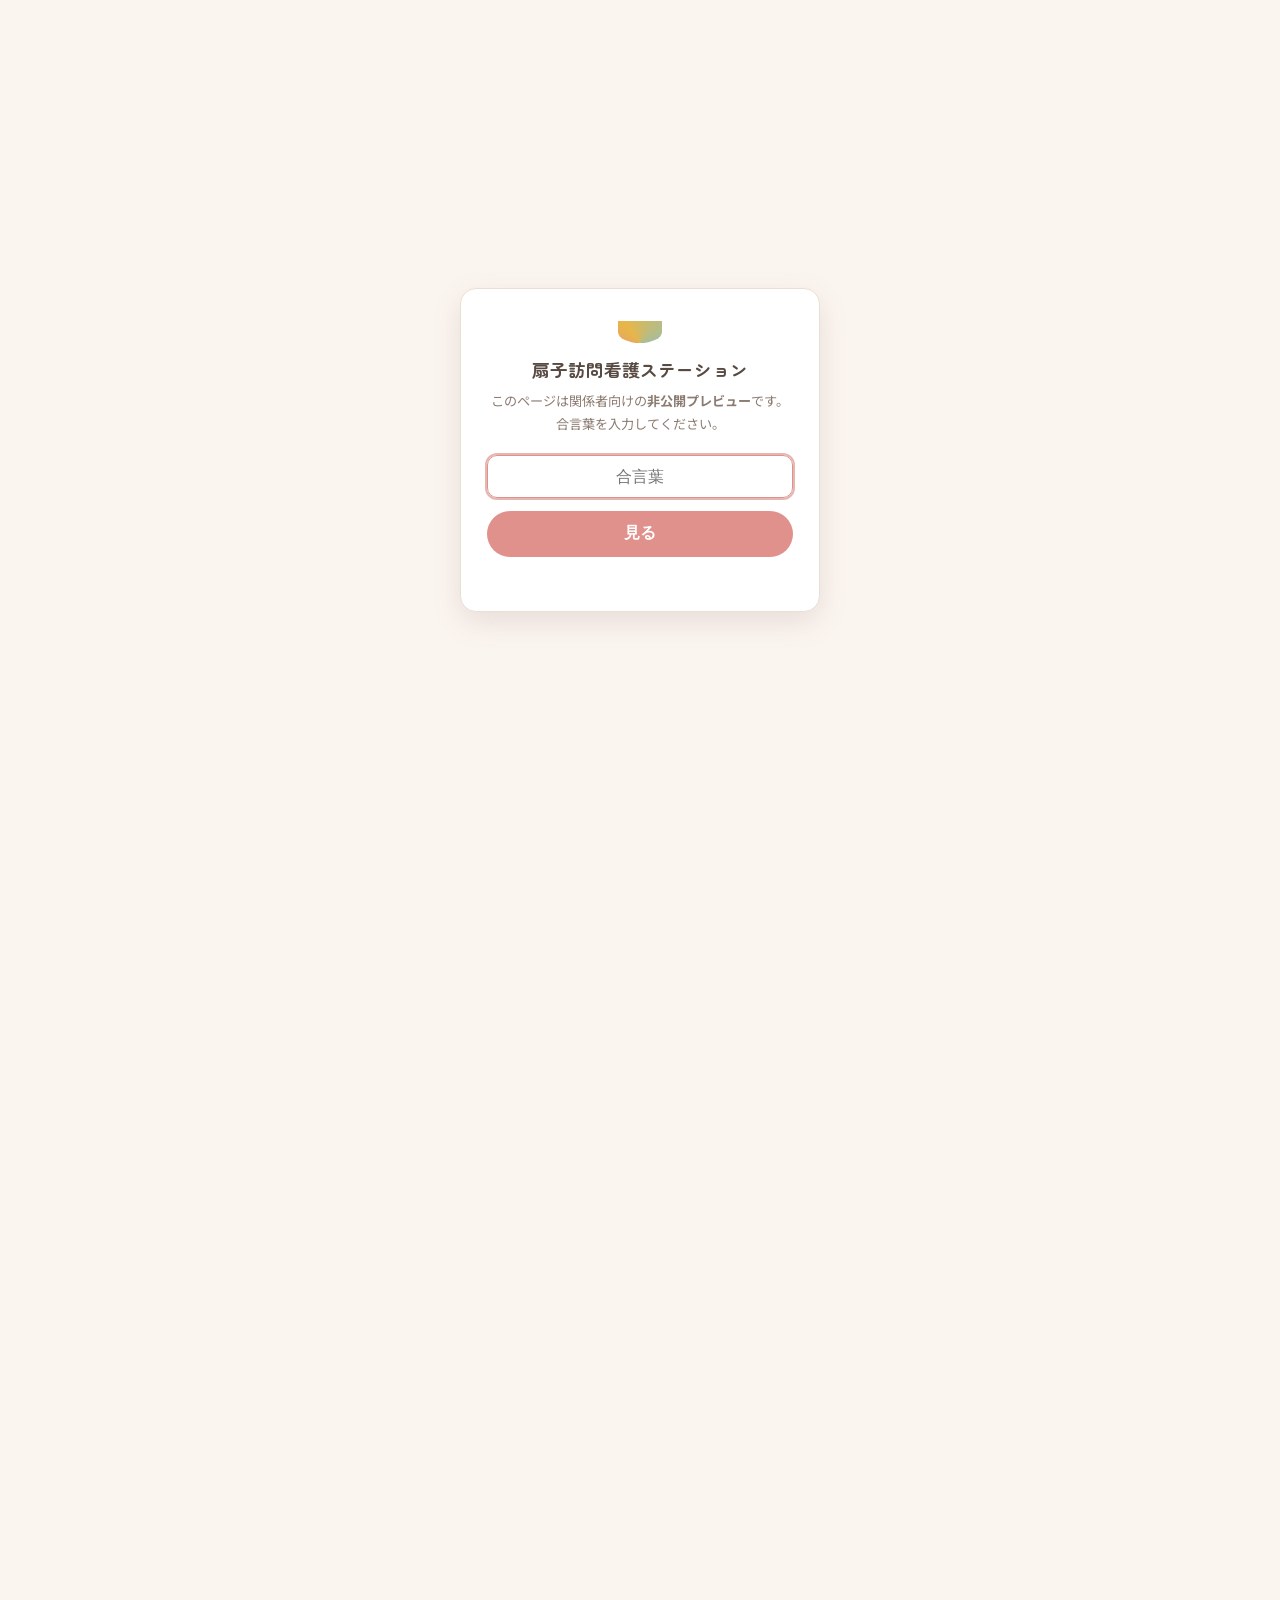
==== commit 8aff8918: "扇子HP修正依頼を反映：建物名かとう館ビル／メールinfo@sensehoukan.com／Hero画像を階段写真に／対象イラストの黒線除去／事務所写真を外観1枚に Co-Authored-By: C" ====
--- a/index.html
+++ b/index.html
@@ -29,13 +29,13 @@
     "url": "https://daifuku-sense.com/",
     "telephone": "+81-52-779-1370",
     "faxNumber": "+81-52-779-1371",
-    "email": "sensehoukan@gmail.com",
+    "email": "info@sensehoukan.com",
     "address": {
       "@type": "PostalAddress",
       "postalCode": "465-0025",
       "addressRegion": "愛知県",
       "addressLocality": "名古屋市名東区",
-      "streetAddress": "上社1丁目512番地 かこう館ビル2F 北号室",
+      "streetAddress": "上社1丁目512番地 かとう館ビル2F 北号室",
       "addressCountry": "JP"
     },
     "areaServed": ["名古屋市名東区","名古屋市守山区","名古屋市天白区","長久手市","尾張旭市","瀬戸市"],
@@ -97,7 +97,7 @@
           </div>
         </div>
         <div class="hero-media reveal">
-          <img class="illust ill-soft" src="img/il-hero.jpg" alt="訪問看護師が自宅で高齢の利用者さんにやさしく寄り添っている水彩イラスト" style="border-radius:var(--radius-md);box-shadow:var(--shadow-sm);" />
+          <img class="illust ill-soft" src="img/office-stairs.jpg" alt="明るい陽が差し込む事業所の階段と窓辺の緑" style="border-radius:var(--radius-md);box-shadow:var(--shadow-sm);max-width:320px;" />
         </div>
       </div>
     </section>
@@ -252,7 +252,7 @@
           <p class="label">まずはお気軽にご相談ください</p>
           <a href="tel:0527791370" class="btn btn--tel"><span aria-hidden="true">☎</span><span class="num">052-779-1370</span></a>
           <p class="hours">営業時間：9:00〜17:00（月〜金）※祝日を除く　｜　FAX：052-779-1371</p>
-          <p class="hours">メール：<a href="mailto:sensehoukan@gmail.com">sensehoukan@gmail.com</a></p>
+          <p class="hours">メール：<a href="mailto:info@sensehoukan.com">info@sensehoukan.com</a></p>
           <div class="cta-actions mt-3">
             <a href="contact.html" class="btn btn--sub">お問い合わせフォーム</a>
           </div>
@@ -270,10 +270,10 @@
       </div>
       <div class="footer-info">
         <dl>
-          <dt>住所</dt><dd>〒465-0025<br>愛知県名古屋市名東区上社1丁目512番地 かこう館ビル2F 北号室</dd>
+          <dt>住所</dt><dd>〒465-0025<br>愛知県名古屋市名東区上社1丁目512番地 かとう館ビル2F 北号室</dd>
           <dt>TEL</dt><dd><a href="tel:0527791370">052-779-1370</a></dd>
           <dt>FAX</dt><dd>052-779-1371</dd>
-          <dt>メール</dt><dd><a href="mailto:sensehoukan@gmail.com">sensehoukan@gmail.com</a></dd>
+          <dt>メール</dt><dd><a href="mailto:info@sensehoukan.com">info@sensehoukan.com</a></dd>
           <dt>営業</dt><dd>9:00〜17:00（月〜金）※祝日を除く</dd>
         </dl>
       </div>
